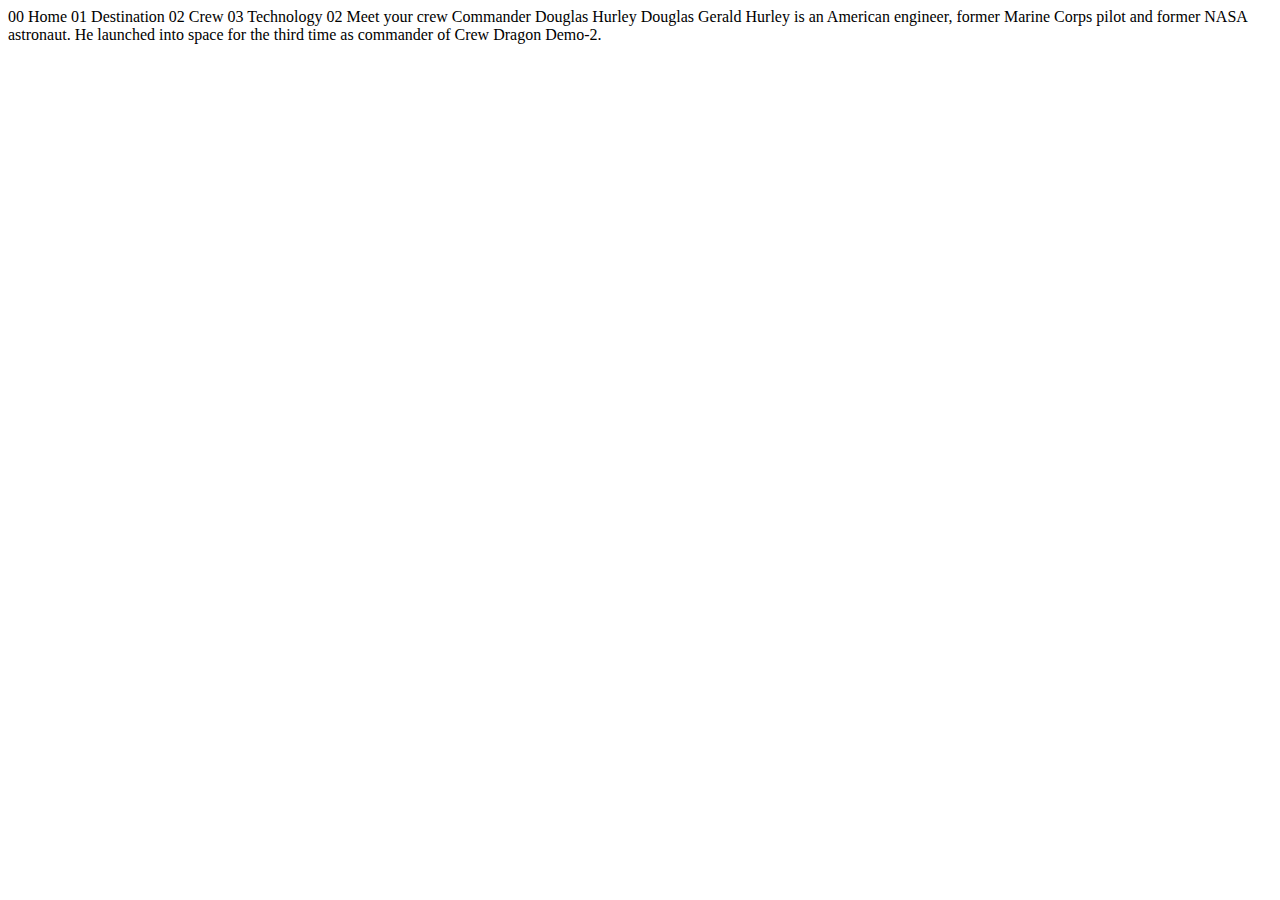
==== crew-commander.html @ c77d3f07 "add other pages and assets" ====
<!DOCTYPE html>
<html lang="en">
<head>
  <meta charset="UTF-8">
  <meta name="viewport" content="width=device-width, initial-scale=1.0">

  <link rel="icon" type="image/png" sizes="32x32" href="./assets/favicon-32x32.png">
  
  <title>Frontend Mentor | Space tourism website</title>
</head>
<body>

  00 Home
  01 Destination
  02 Crew
  03 Technology

  02 Meet your crew

  Commander
  Douglas Hurley

  Douglas Gerald Hurley is an American engineer, former Marine Corps pilot 
  and former NASA astronaut. He launched into space for the third time as 
  commander of Crew Dragon Demo-2.
</body>
</html>
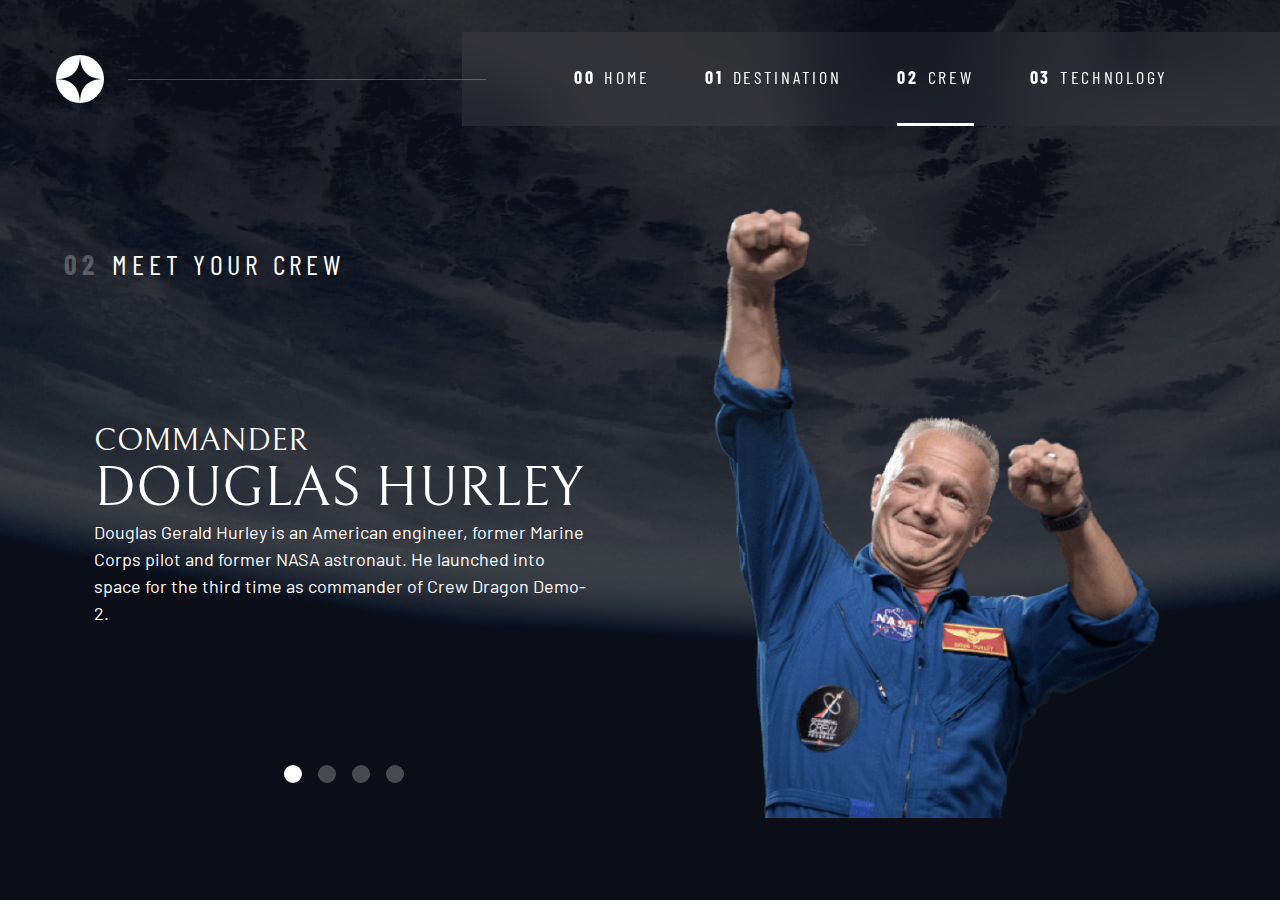
==== commit f2e12fc8: "update crew page and styling" ====
--- a/crew-commander.html
+++ b/crew-commander.html
@@ -1,27 +1,107 @@
 <!DOCTYPE html>
 <html lang="en">
-<head>
-  <meta charset="UTF-8">
-  <meta name="viewport" content="width=device-width, initial-scale=1.0">
+  <head>
+    <meta charset="UTF-8" />
+    <meta name="viewport" content="width=device-width, initial-scale=1.0" />
 
-  <link rel="icon" type="image/png" sizes="32x32" href="./assets/favicon-32x32.png">
+    <link
+      rel="icon"
+      type="image/png"
+      sizes="32x32"
+      href="./assets/favicon-32x32.png"
+    />
+    <!-- Google fonts -->
+    <link rel="preconnect" href="https://fonts.googleapis.com" />
+    <link rel="preconnect" href="https://fonts.gstatic.com" crossorigin />
+    <link
+      href="https://fonts.googleapis.com/css2?family=Barlow+Condensed:wght@400;700&family=Bellefair&family=Barlow:wght@400;700&display=swap"
+      rel="stylesheet"
+    />
+
+    <!-- Our custom CSS -->
+    <link rel="stylesheet" href="style.css" />
+    <title>Frontend Mentor | Space tourism website</title>
+  </head>
+
+  <body class="crew">
+    <a class="skip-to-content" href="#main">Skip to content</a>
+    <header class="primary-header flex">
+      <div>
+        <img
+          src="./assets/shared/logo.svg"
+          alt="space tourism logo"
+          class="logo"
+        />
+      </div>
+      <button
+        class="mobile-nav-toggle"
+        aria-controls="primary-navigation"
+        aria-expanded="false"
+      >
+        <span class="sr-only">Menu</span>
+      </button>
+      <nav>
+        <ul
+          id="primary-navigation"
+          data-visible="false"
+          class="primary-navigation underline-indicators flex"
+        >
+          <li>
+            <a
+              class="ff-sans-cond uppercase text-white letter-spacing-2"
+              href="index.html"
+              ><span aria-hidden="true">00</span>Home</a
+            >
+          </li>
+          <li>
+            <a
+              class="ff-sans-cond uppercase text-white letter-spacing-2"
+              href="destination.html"
+              ><span aria-hidden="true">01</span>Destination</a
+            >
+          </li>
+          <li class="active">
+            <a
+              class="ff-sans-cond uppercase text-white letter-spacing-2"
+              href="crew.html"
+              ><span aria-hidden="true">02</span>Crew</a
+            >
+          </li>
+          <li>
+            <a
+              class="ff-sans-cond uppercase text-white letter-spacing-2"
+              href="technology.html"
+              ><span aria-hidden="true">03</span>Technology</a
+            >
+          </li>
+        </ul>
+      </nav>
+    </header>
+    <body>
   
-  <title>Frontend Mentor | Space tourism website</title>
-</head>
-<body>
+      <main id="main" class="grid-container grid-container--crew flow">
+        <h1 class="numbered-title">
+          <span aria-hidden="true">02</span>Meet your crew
+        </h1>
+        <img src="./assets/crew/image-douglas-hurley.png" alt="crew member">
 
-  00 Home
-  01 Destination
-  02 Crew
-  03 Technology
+        <div class="dot-indicators flex">
+          <button aria-selected="true"><span class="sr-only">The commander</span></button>
+          <button aria-selected="false"><span class="sr-only">The mission specialist</span></button>
+          <button aria-selected="false"><span class="sr-only">The pilot</span></button>
+          <button aria-selected="false"><span class="sr-only">The crew engineer</span></button>
+        </div>
+        <article class="crew-info">
+          <h2 class="fs-600 ff-serif uppercase">Commander</h2>
+          <p class="fs-700 uppercase ff-serif">Douglas Hurley</p>
+          <p>Douglas Gerald Hurley is an American engineer, former Marine Corps pilot 
+          and former NASA astronaut. He launched into space for the third time as 
+          commander of Crew Dragon Demo-2.</p>
+        </article>
+          
+       </main>
 
-  02 Meet your crew
+       <script src="script.js"></script>
 
-  Commander
-  Douglas Hurley
-
-  Douglas Gerald Hurley is an American engineer, former Marine Corps pilot 
-  and former NASA astronaut. He launched into space for the third time as 
-  commander of Crew Dragon Demo-2.
 </body>
 </html>--- a/style.css
+++ b/style.css
@@ -0,0 +1,724 @@
+@import url('https://fonts.googleapis.com/css2?family=Roboto:wght@700&display=swap');
+
+/* ------------------ */
+/* Custom properties */
+/* ------------------ */
+:root {
+  /* colors */
+  --clr-dark: 230 35% 7%;
+  --clr-light: 231 77% 90%;
+  --clr-white: 0 0% 100%;
+  /* font-sizes */
+  --fs-900: clamp(5rem, 8vw + 1rem, 9.375rem);
+  --fs-800: 3.5rem;
+  --fs-700: 1.5rem;
+  --fs-600: 1rem;
+  --fs-500: 1rem;
+  --fs-400: 0.9375rem;
+  --fs-300: 1rem;
+  --fs-200: 0.875rem;
+
+  /* font-families */
+  --ff-serif: 'Bellefair', serif;
+  --ff-sans-cond: 'Barlow Condensed', sans-serif;
+  --ff-sans-normal: 'Barlow', sans-serif;
+}
+
+@media (min-width: 35em) {
+  :root {
+    --fs-800: 5rem;
+    --fs-700: 2.5rem;
+    --fs-600: 1.5rem;
+    --fs-500: 1.25rem;
+    --fs-400: 1rem;
+  }
+}
+
+@media (min-width: 45em) {
+  :root {
+    /* font-sizes */
+    --fs-800: 6.25rem;
+    --fs-700: 3.5rem;
+    --fs-600: 2rem;
+    --fs-500: 1.75rem;
+    --fs-400: 1.125rem;
+  }
+}
+
+/* ------------------ */
+/* Reset */
+/* ------------------ */
+
+/* Box sizing */
+
+*,
+*::after,
+*::before {
+  box-sizing: border-box;
+}
+
+/* Reset margins */
+
+body,
+h1,
+h2,
+h3,
+h4,
+h5,
+p,
+figure,
+picture {
+  margin: 0;
+}
+/* set up font-weight */
+h1,
+h2,
+h3,
+h4,
+h5,
+h6,
+p {
+  font-weight: 400;
+}
+/* Set up body */
+body {
+  line-height: 1.5;
+  min-height: 100vh;
+  font-family: var(--ff-sans-normal);
+  font-size: var(--fs-400);
+  background-color: hsl(var(--clr-dark));
+  color: hsl(var(--clr-white));
+  display: grid;
+  grid-template-rows: min-content 1fr;
+  overflow-x: hidden;
+}
+
+/* Set up images */
+img,
+picture {
+  max-width: 100%;
+  display: block;
+}
+
+/* Set up form elements */
+input,
+button,
+textarea,
+select {
+  font: inherit;
+}
+
+/*  remove animations for people who,ve turned them off */
+@media (prefers-reduced-motion: reduce) {
+  *,
+  *::before,
+  *::after {
+    animation-duration: 0.01ms !important;
+    animation-iteration-count: 1 !important;
+    transition-duration: 0.01ms !important;
+    scroll-behavior: auto !important;
+  }
+}
+
+/* ------------------ */
+/* Utility classes */
+/* ------------------ */
+
+/* General */
+.flex {
+  display: flex;
+  gap: var(--gap, 1rem);
+}
+
+.grid {
+  display: grid;
+  gap: var(--gap, 1rem);
+}
+
+.d-block {
+  display: block;
+}
+
+.flow > *:where(:not(:first-child)) {
+  margin-top: var(--flow-space, 1rem);
+}
+
+.container {
+  padding-inline: 2em;
+  margin-inline: auto;
+  max-width: 80rem;
+}
+
+.sr-only {
+  position: absolute;
+  width: 1px;
+  height: 1px;
+  padding: 0;
+  margin: -1px;
+  overflow: hidden;
+  clip: rect(0, 0, 0, 0);
+  white-space: nowrap; /* added line */
+  border: 0;
+}
+
+.skip-to-content {
+  position: absolute;
+  z-index: 9999;
+  background: hsl(var(--clr-white));
+  color: hsl(var(--clr-dark));
+  padding: 0.5em 1em;
+  left: 50%;
+  transform: translateY(-100%);
+  transition: transform 0.5s ease-in;
+}
+
+.skip-to-content:focus {
+  transform: translateY(0);
+}
+
+/* Colors */
+
+.bg-dark {
+  background-color: hsl(var(--clr-dark));
+}
+.bg-accent {
+  background-color: hsl(var(--clr-light));
+}
+.bg-white {
+  background-color: hsl(var(--clr-white));
+}
+
+.text-dark {
+  color: hsl(var(--clr-dark));
+}
+.text-accent {
+  color: hsl(var(--clr-light));
+}
+.text-white {
+  color: hsl(var(--clr-white));
+}
+
+/* Typography */
+
+.ff-serif {
+  font-family: var(--ff-serif);
+}
+.ff-sans-cond {
+  font-family: var(--ff-sans-cond);
+}
+.ff-sans-normal {
+  font-family: var(--ff-sans-normal);
+}
+
+.letter-spacing-1 {
+  letter-spacing: 4.75px;
+}
+.letter-spacing-2 {
+  letter-spacing: 2.7px;
+}
+.letter-spacing-3 {
+  letter-spacing: 2.35px;
+}
+
+.uppercase {
+  text-transform: uppercase;
+}
+
+.fs-900 {
+  font-size: var(--fs-900);
+}
+.fs-800 {
+  font-size: var(--fs-800);
+}
+.fs-700 {
+  font-size: var(--fs-700);
+}
+.fs-600 {
+  font-size: var(--fs-600);
+}
+.fs-500 {
+  font-size: var(--fs-500);
+}
+.fs-400 {
+  font-size: var(--fs-400);
+}
+.fs-300 {
+  font-size: var(--fs-300);
+}
+.fs-200 {
+  font-size: var(--fs-200);
+}
+
+.fs-900,
+.fs-800,
+.fs-700,
+.fs-600 {
+  line-height: 1.1;
+}
+
+.numbered-title {
+  text-transform: uppercase;
+  font-family: var(--ff-sans-cond);
+  font-size: var(--fs-500);
+  letter-spacing: 4.72px;
+}
+
+.numbered-title > span {
+  margin-right: 0.5em;
+  font-weight: 700;
+  color: hsl(var(--clr-white) / 0.25);
+}
+
+/* ------------------ */
+/* Components */
+/* ------------------ */
+.large-button {
+  font-size: 2rem;
+  position: relative;
+  display: inline-grid;
+  z-index: 1;
+  place-items: center;
+  padding: 0 2em;
+  border-radius: 50%;
+  aspect-ratio: 1;
+  text-decoration: none;
+}
+
+.large-button::after {
+  content: '';
+  position: absolute;
+  z-index: -1;
+  width: 100%;
+  height: 100%;
+  background: hsl(var(--clr-white) / 0.15);
+  border-radius: 50%;
+  opacity: 0;
+  transition: opacity 500ms linear, transform 500ms ease-in-out;
+}
+
+.large-button:hover::after,
+.large-button:focus::after {
+  opacity: 1;
+  transform: scale(1.5);
+}
+
+/* .large-button:hover {
+  -webkit-animation: glow 1s ease-in-out infinite alternate;
+  -moz-animation: glow 1s ease-in-out infinite alternate;
+  animation: glow 2s ease-in-out infinite alternate;
+}
+
+@-webkit-keyframes glow {
+  from {
+    box-shadow: 0 0 10px #fff, 0 0 20px #fff, 0 0 30px #cfc1c8, ,
+      0 0 40px #cfc1c8, , 0 0 50px #cfc1c8, 0 0 60px #cfc1c8, , 0 0 70px #cfc1c8;
+  }
+  to {
+    box-shadow: 0 0 20px #fff, 0 0 30px #887d82, 0 0 40px #887d82,
+      0 0 50px #887d82, 0 0 60px #887d82, 0 0 70px #887d82, 0 0 80px #887d82;
+  }
+}
+ */
+
+/* primary-header */
+
+.logo {
+  margin: 1.5rem clamp(1.5rem, 5vw, 3.5rem);
+}
+
+.primary-header {
+  justify-content: space-between;
+  align-items: center;
+}
+
+.primary-navigation {
+  --gap: 1.5rem clamp(1.5rem, 5vw, 3.5rem);
+  --underline-gap: 2rem;
+  list-style: none;
+  padding: 0;
+  margin: 0;
+  background: hsl(var(--clr-dark) / 0.95);
+}
+
+.primary-navigation a {
+  text-decoration: none;
+}
+
+.primary-navigation a > span {
+  font-weight: 700;
+  margin-right: 0.5em;
+}
+
+@supports (backdrop-filter: blur(1.5rem)) {
+  .primary-navigation {
+    background: hsl(var(--clr-white) / 0.05);
+    backdrop-filter: blur(1.5rem);
+  }
+}
+
+.mobile-nav-toggle {
+  display: none;
+}
+
+@media (max-width: 35rem) {
+  .primary-navigation {
+    --underline-gap: 0.5rem;
+    position: fixed;
+    z-index: 1000;
+    inset: 0 0 0 30%;
+    list-style: none;
+    padding: min(20rem, 15vh) 2rem;
+    margin: 0;
+    flex-direction: column;
+    transform: translateX(100%);
+    transition: transform 0.5s ease-in-out;
+  }
+  .primary-navigation.underline-indicators > .active {
+    border: 0;
+  }
+
+  .primary-navigation[data-visible='true'] {
+    transform: translateX(0);
+  }
+
+  .mobile-nav-toggle {
+    cursor: pointer;
+    display: block;
+    position: absolute;
+    z-index: 2000;
+    right: 1rem;
+    top: 2rem;
+    background: transparent;
+    border: 0;
+    background-image: url(./assets/shared/icon-hamburger.svg);
+    background-repeat: no-repeat;
+    background-position: center;
+    width: 1.5rem;
+    aspect-ratio: 1;
+    transition: all 0.2s ease-in;
+  }
+
+  .mobile-nav-toggle[aria-expanded='true'] {
+    background-image: url(./assets/shared/icon-close.svg);
+  }
+
+  .mobile-nav-toggle:focus-visible {
+    outline: 5px solid white;
+    outline-offset: 5px;
+  }
+}
+
+@media (min-width: 35em) {
+  .primary-navigation {
+    padding-inline: clamp(3rem, 10vw, 7rem);
+  }
+}
+
+@media (min-width: 35em) and (max-width: 44.999em) {
+  .primary-navigation a span {
+    display: none;
+  }
+}
+
+@media (min-width: 45em) {
+  .primary-header::after {
+    content: '';
+    display: block;
+    position: relative;
+    z-index: 100;
+    height: 1px;
+    width: 100%;
+    background: hsl(var(--clr-white) / 0.25);
+    margin-right: -2.5rem;
+    order: 1;
+  }
+
+  nav {
+    order: 2;
+  }
+
+  .primary-navigation {
+    margin-block: 2rem;
+  }
+}
+
+.underline-indicators > * {
+  cursor: pointer;
+  padding: var(--underline-gap, 1rem) 0;
+  border: none;
+  border-bottom: 0.2rem solid hsl(var(--clr-white) / 0);
+}
+
+.underline-indicators > *:hover,
+.underline-indicators > *:focus {
+  border-color: hsl(var(--clr-white) / 0.5);
+}
+
+.underline-indicators > .active,
+.underline-indicators > [aria-selected='true'] {
+  color: hsl(var(--clr-white) / 1);
+  border-color: hsl(var(--clr-white));
+}
+
+.tab-list {
+  --gap: 2.5rem;
+}
+
+.tab-list > button {
+  background-color: transparent;
+}
+.dot-indicators > * {
+  cursor: pointer;
+  border: 0;
+  border-radius: 50%;
+  padding: 0.5em;
+  background-color: hsl(var(--clr-white) / 0.25);
+}
+
+.dot-indicators > *:hover,
+.dot-indicators > *:focus {
+  background-color: hsl(var(--clr-white) / 0.5);
+}
+
+.dot-indicators > [aria-selected='true'] {
+  background-color: hsl(var(--clr-white) / 1);
+}
+
+.number-indicators > * {
+  cursor: pointer;
+  padding: 0.5em;
+  aspect-ratio: 5/2;
+  border-radius: 50%;
+  background-color: hsl(var(--clr-dark));
+  border: 1px solid hsl(var(--clr-white) / 0.5);
+  color: hsl(var(--clr-white) / 1);
+}
+
+.number-indicators > [aria-selected='true'] {
+  background-color: hsl(var(--clr-white));
+  color: hsl(var(--clr-dark));
+}
+.number-indicators > *:hover,
+.number-indicators > *:focus {
+  border-color: hsl(var(--clr-white) / 1);
+}
+
+/* ------------------- */
+/* Page specific bg    */
+/* ------------------- */
+
+body {
+  background-repeat: no-repeat;
+  background-size: cover;
+  background-position: bottom center;
+}
+
+/* Home */ /* destination */ /*crew*/
+
+.home {
+  background-image: url(./assets/home/background-home-mobile.jpg);
+}
+
+.destination {
+  background-image: url(./assets/destination/background-destination-mobile.jpg);
+}
+
+.crew {
+  background-image: url(./assets/crew/background-crew-mobile.jpg);
+}
+
+@media (min-width: 35em) {
+  .home {
+    background-position: center center;
+    background-image: url(./assets/home/background-home-tablet.jpg);
+  }
+
+  .destination {
+    background-position: center center;
+    background-image: url(./assets/destination/background-destination-tablet.jpg);
+  }
+
+  .crew {
+    background-image: url(./assets/crew/background-crew-tablet.jpg);
+  }
+}
+
+@media (min-width: 45em) {
+  .home {
+    background-image: url(./assets/home/background-home-desktop.jpg);
+  }
+
+  .destination {
+    background-image: url(./assets/destination/background-destination-desktop.jpg);
+  }
+
+  .crew {
+    background-image: url(./assets/crew/background-crew-desktop.jpg);
+  }
+}
+
+@media (min-width: 35em) {
+}
+
+@media (min-width: 45em) {
+}
+
+.linebreak {
+  background-color: hsl(var(--clr-white) / 0.25);
+}
+
+/* -------- */
+/*  Layout */
+/* ------- */
+.grid-container {
+  text-align: center;
+  display: grid;
+  place-items: center;
+  padding-inline: 1rem;
+  padding-bottom: 4rem;
+}
+
+.grid-container p:not([class]) {
+  max-width: 50ch;
+}
+
+.numbered-title {
+  grid-area: title;
+}
+
+/* destination layout */
+
+.grid-container--destination {
+  --flow-space: 2rem;
+  grid-template-areas:
+    'title'
+    'image'
+    'tabs'
+    'content';
+}
+
+.grid-container--destination > img {
+  grid-area: image;
+  max-width: 60%;
+}
+
+.grid-container--destination > .tab-list {
+  grid-area: tabs;
+}
+
+.grid-container--destination > .destination-info {
+  grid-area: content;
+}
+
+.destination-meta {
+  flex-direction: column;
+  align-items: center;
+  border-top: 1px solid hsl(var(--clr-white) / 0.25);
+  padding-top: 2.5rem;
+  margin-top: 2.5rem;
+}
+
+.destination-meta p {
+  font-size: 1.75rem;
+}
+
+/* crew layout */
+.grid-container--crew {
+  --flow-space: 2rem;
+  grid-template-areas:
+    'title'
+    'image'
+    'dots'
+    'content';
+}
+
+.grid-container--crew > img {
+  grid-area: image;
+  width: 60%;
+  border-bottom: 1px solid hsl(var(--clr-white) / 0.25);
+}
+
+.grid-container--crew > .dot-indicators {
+  grid-area: dots;
+}
+
+.grid-container--crew > .crew-info {
+  grid-area: content;
+}
+
+@media (min-width: 35em) {
+  .numbered-title {
+    justify-self: start;
+    margin-top: 2rem;
+  }
+  .destination-meta {
+    flex-direction: row;
+    justify-content: space-evenly;
+  }
+
+  .grid-container--crew {
+    grid-template-areas:
+      '. title title .'
+      '. content content .'
+      '. dots dots .'
+      '. image image .';
+  }
+
+  .grid-container--crew {
+    text-align: center;
+  }
+}
+
+@media (min-width: 45em) {
+  .grid-container {
+    text-align: left;
+    column-gap: var(--container-gap, 2rem);
+    grid-template-columns: minmax(1rem, 1fr) repeat(2, minmax(0, 40rem)) minmax(
+        1rem,
+        1fr
+      );
+  }
+
+  .grid-container--home > *:first-child {
+    grid-column: 2;
+  }
+
+  .grid-container--home > *:last-child {
+    grid-column: 3;
+  }
+
+  .grid-container--home {
+    padding-bottom: max(6rem, 20vh);
+    align-items: end;
+  }
+
+  .grid-container--destination {
+    align-content: start;
+    justify-items: start;
+    grid-template-areas:
+      '. title title .'
+      '. image tabs .'
+      '. image content .';
+  }
+
+  .grid-container--destination > img {
+    max-width: 80%;
+  }
+
+  .destination-meta {
+    --gap: min(6vw, 6rem);
+    justify-content: start;
+  }
+
+  .grid-container--crew {
+    grid-template-areas:
+      '. title image .'
+      '. content image .'
+      '. dots image .'
+  }
+
+  .grid-container--crew > img {
+    width: 80%;
+    border: none;
+  }
+}
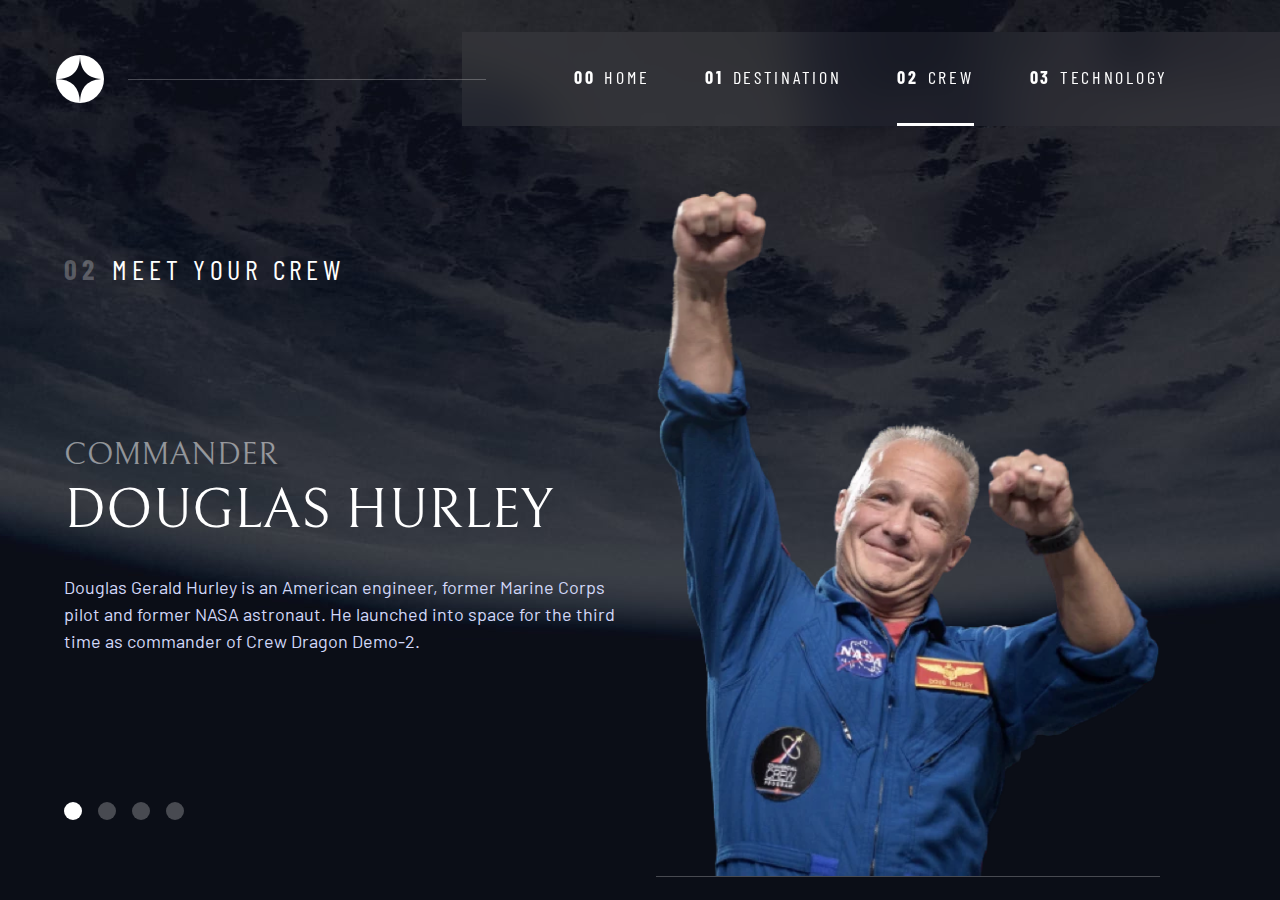
==== commit 724654cc: "finished styling crew page" ====
--- a/crew-commander.html
+++ b/crew-commander.html
@@ -79,11 +79,20 @@
     </header>
     <body>
   
-      <main id="main" class="grid-container grid-container--crew flow">
+      <main id="main" class="grid-container grid-container--crew flow" >
         <h1 class="numbered-title">
           <span aria-hidden="true">02</span>Meet your crew
         </h1>
-        <img src="./assets/crew/image-douglas-hurley.png" alt="crew member">
+
+        <picture>
+          <source
+            srcset="./assets/crew/image-douglas-hurley.webp"
+            type="image/webp"
+          />
+          <img src="./assets/crew/image-douglas-hurley.png" alt="crew member">
+
+        </picture>
+  
 
         <div class="dot-indicators flex">
           <button aria-selected="true"><span class="sr-only">The commander</span></button>
@@ -91,10 +100,13 @@
           <button aria-selected="false"><span class="sr-only">The pilot</span></button>
           <button aria-selected="false"><span class="sr-only">The crew engineer</span></button>
         </div>
-        <article class="crew-info">
-          <h2 class="fs-600 ff-serif uppercase">Commander</h2>
-          <p class="fs-700 uppercase ff-serif">Douglas Hurley</p>
-          <p>Douglas Gerald Hurley is an American engineer, former Marine Corps pilot 
+        <article class="crew-info flow">
+          <header class="flow flow--space-small">
+            <h2 class="fs-600 ff-serif uppercase">Commander</h2>
+            <p class="fs-700 uppercase ff-serif">Douglas Hurley</p>
+          </header>
+
+          <p class="text-accent">Douglas Gerald Hurley is an American engineer, former Marine Corps pilot 
           and former NASA astronaut. He launched into space for the third time as 
           commander of Crew Dragon Demo-2.</p>
         </article>
--- a/style.css
+++ b/style.css
@@ -143,6 +143,10 @@
   margin-top: var(--flow-space, 1rem);
 }
 
+.flow--space-small {
+  --flow-space: 0.5rem;
+}
+
 .container {
   padding-inline: 2em;
   margin-inline: auto;
@@ -447,6 +451,7 @@
   padding: var(--underline-gap, 1rem) 0;
   border: none;
   border-bottom: 0.2rem solid hsl(var(--clr-white) / 0);
+  background-color: transparent;
 }
 
 .underline-indicators > *:hover,
@@ -464,9 +469,6 @@
   --gap: 2.5rem;
 }
 
-.tab-list > button {
-  background-color: transparent;
-}
 .dot-indicators > * {
   cursor: pointer;
   border: 0;
@@ -561,10 +563,6 @@
 }
 
 @media (min-width: 45em) {
-}
-
-.linebreak {
-  background-color: hsl(var(--clr-white) / 0.25);
 }
 
 /* -------- */
@@ -597,7 +595,7 @@
     'content';
 }
 
-.grid-container--destination > img {
+.grid-container--destination > picture {
   grid-area: image;
   max-width: 60%;
 }
@@ -632,9 +630,9 @@
     'content';
 }
 
-.grid-container--crew > img {
+.grid-container--crew > picture {
   grid-area: image;
-  width: 60%;
+  max-width: 60%;
   border-bottom: 1px solid hsl(var(--clr-white) / 0.25);
 }
 
@@ -644,6 +642,10 @@
 
 .grid-container--crew > .crew-info {
   grid-area: content;
+}
+
+.crew-info h2 {
+  color: hsl(var(--clr-white) / 0.5);
 }
 
 @media (min-width: 35em) {
@@ -657,15 +659,12 @@
   }
 
   .grid-container--crew {
+    padding-bottom: 0;
     grid-template-areas:
-      '. title title .'
-      '. content content .'
-      '. dots dots .'
-      '. image image .';
-  }
-
-  .grid-container--crew {
-    text-align: center;
+      'title'
+      'content'
+      'dots'
+      'image';
   }
 }
 
@@ -701,8 +700,9 @@
       '. image content .';
   }
 
-  .grid-container--destination > img {
-    max-width: 80%;
+  .grid-container--destination > picture,
+  .grid-container--crew > picture {
+    max-width: 90%;
   }
 
   .destination-meta {
@@ -711,14 +711,14 @@
   }
 
   .grid-container--crew {
+    align-content: start;
+    justify-items: start;
     grid-template-areas:
       '. title image .'
       '. content image .'
-      '. dots image .'
-  }
-
-  .grid-container--crew > img {
-    width: 80%;
-    border: none;
-  }
-}
+      '. dots image .';
+  }
+  .grid-container--crew > picture {
+    align-self: end;
+  }
+}
